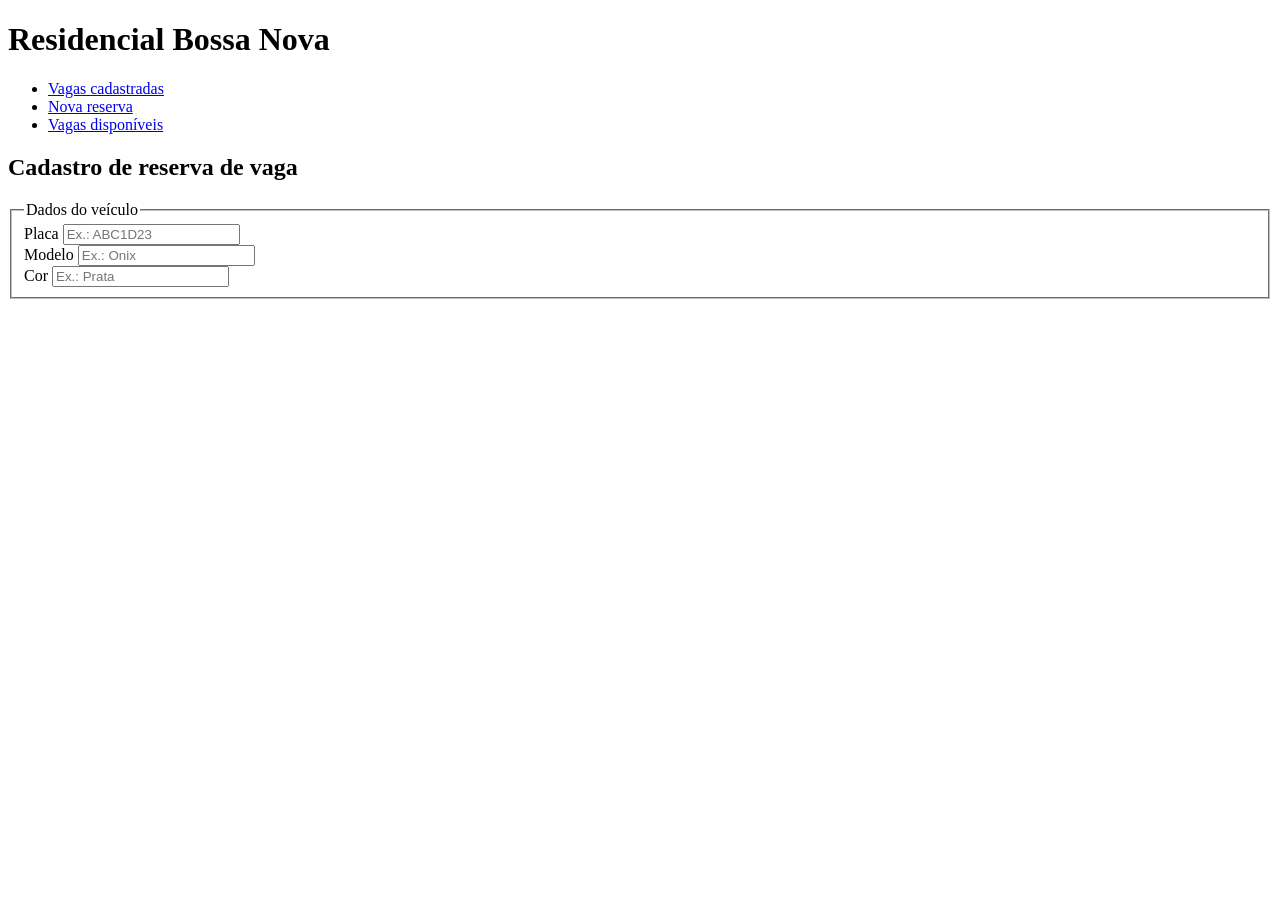
==== cadastro.html @ 024fea38 "Adiciona formulário com campos de dados do veículo" ====
<!DOCTYPE html>
<html lang="pt-br">
<head>
    <meta charset="UTF-8">
    <meta name="viewport" content="width=device-width, initial-scale=1.0">
    <title>Cadastro de Reserva | Estacionamento</title>
    <link rel="stylesheet" href="style.css">
</head>
<body> 
    <header>
        <h1>Residencial Bossa Nova</h1>
        <nav>
            <ul>
                <li><a href="index.html">Vagas cadastradas</a></li>
                <li><a href="cadastro.html">Nova reserva</a></li>
                <li><a href="disponiveis.html">Vagas disponíveis</a></li>
            </ul>
        </nav>
    </header>

    <main>
        <h2>Cadastro de reserva de vaga</h2>
        
        <form id="form-reserva">
            <fieldset>
                <legend>Dados do veículo</legend>

                <div class="campo">
                    <label for="placa">Placa</label>
                    <input type="text" id="placa" name="placa" placeholder="Ex.: ABC1D23" maxlength="7" required>
                </div>

                <div class="campo">
                    <label for="modelo">Modelo</label>
                    <input type="text" id="modelo" name="modelo" placeholder="Ex.: Onix" required>
                </div>

                <div class="campo">
                    <label for="cor">Cor</label>
                    <input type="text" id="cor" name="cor" placeholder="Ex.: Prata" required>
                </div>
            </fieldset>
        </form>
    </main>
</body>
</html>
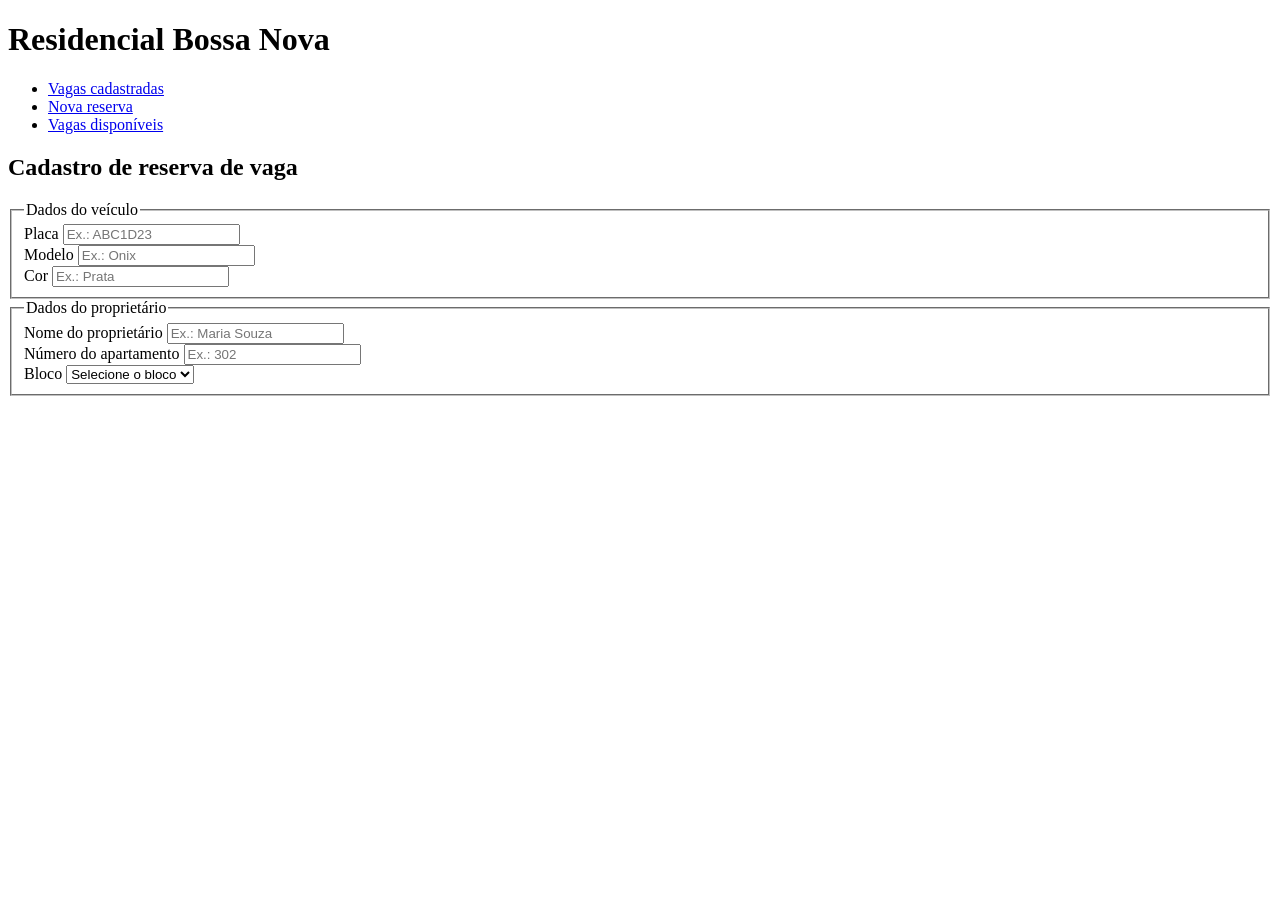
==== commit b179edf1: "Adiciona campos de dados do proprietário no formulário" ====
--- a/cadastro.html
+++ b/cadastro.html
@@ -39,6 +39,30 @@
                     <label for="cor">Cor</label>
                     <input type="text" id="cor" name="cor" placeholder="Ex.: Prata" required>
                 </div>
+                
+            </fieldset>
+                        <fieldset>
+                <legend>Dados do proprietário</legend>
+
+                <div class="campo">
+                    <label for="nome">Nome do proprietário</label>
+                    <input type="text" id="nome" name="nome" placeholder="Ex.: Maria Souza" required>
+                </div>
+
+                <div class="campo">
+                    <label for="apartamento">Número do apartamento</label>
+                    <input type="number" id="apartamento" name="apartamento" placeholder="Ex.: 302" min="1" required>
+                </div>
+
+                <div class="campo">
+                    <label for="bloco">Bloco</label>
+                    <select id="bloco" name="bloco" required>
+                        <option value="">Selecione o bloco</option>
+                        <option value="A">Bloco A</option>
+                        <option value="B">Bloco B</option>
+                        <option value="C">Bloco C</option>
+                    </select>
+                </div>
             </fieldset>
         </form>
     </main>
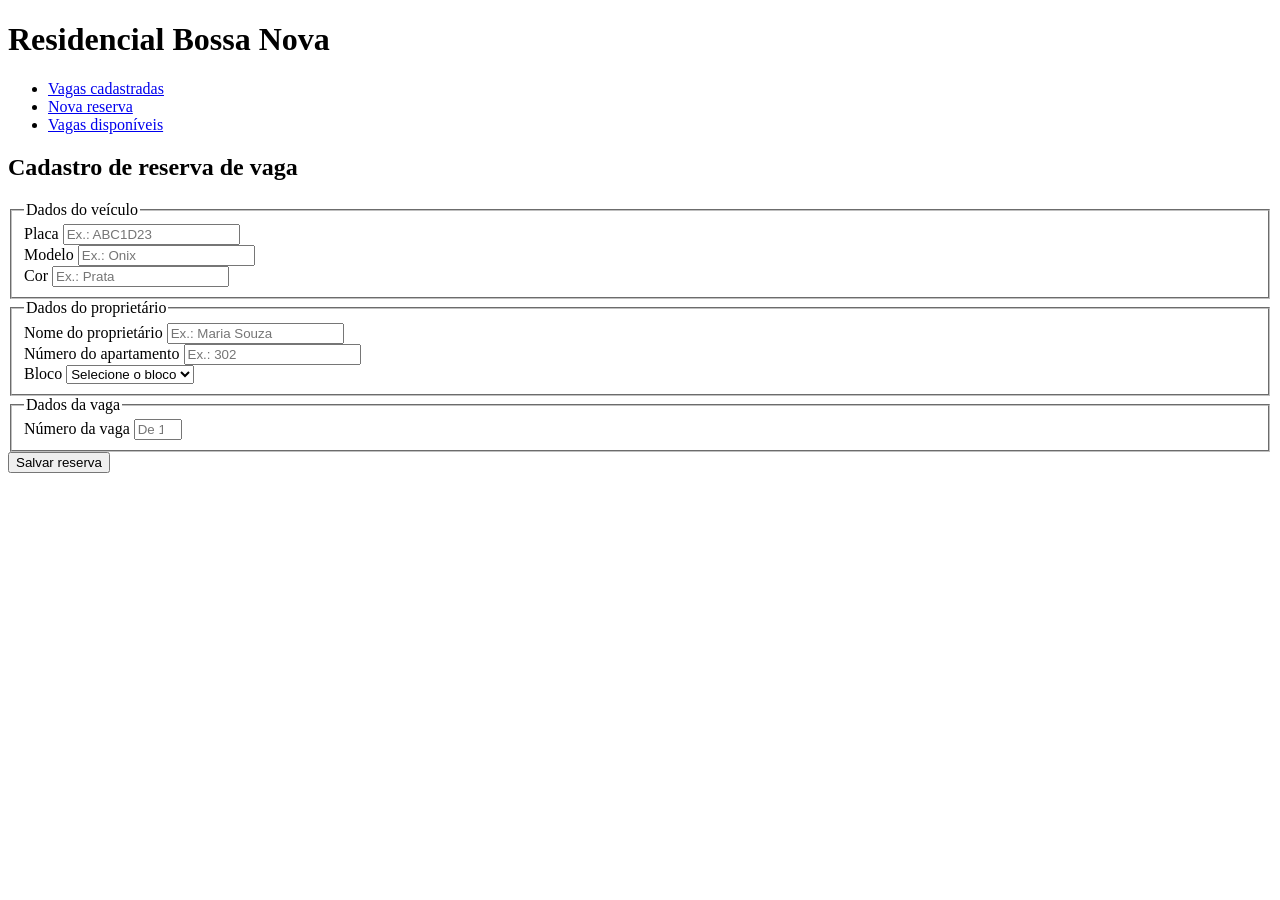
==== commit 6ea519c3: "Adiciona campo da vaga e botão de salvar no formulário" ====
--- a/cadastro.html
+++ b/cadastro.html
@@ -39,7 +39,7 @@
                     <label for="cor">Cor</label>
                     <input type="text" id="cor" name="cor" placeholder="Ex.: Prata" required>
                 </div>
-                
+
             </fieldset>
                         <fieldset>
                 <legend>Dados do proprietário</legend>
@@ -64,6 +64,17 @@
                     </select>
                 </div>
             </fieldset>
+
+                        <fieldset>
+                <legend>Dados da vaga</legend>
+
+                <div class="campo">
+                    <label for="vaga">Número da vaga</label>
+                    <input type="number" id="vaga" name="vaga" placeholder="De 1 a 20" min="1" max="20" required>
+                </div>
+            </fieldset>
+
+            <button type="submit">Salvar reserva</button>
         </form>
     </main>
 </body>
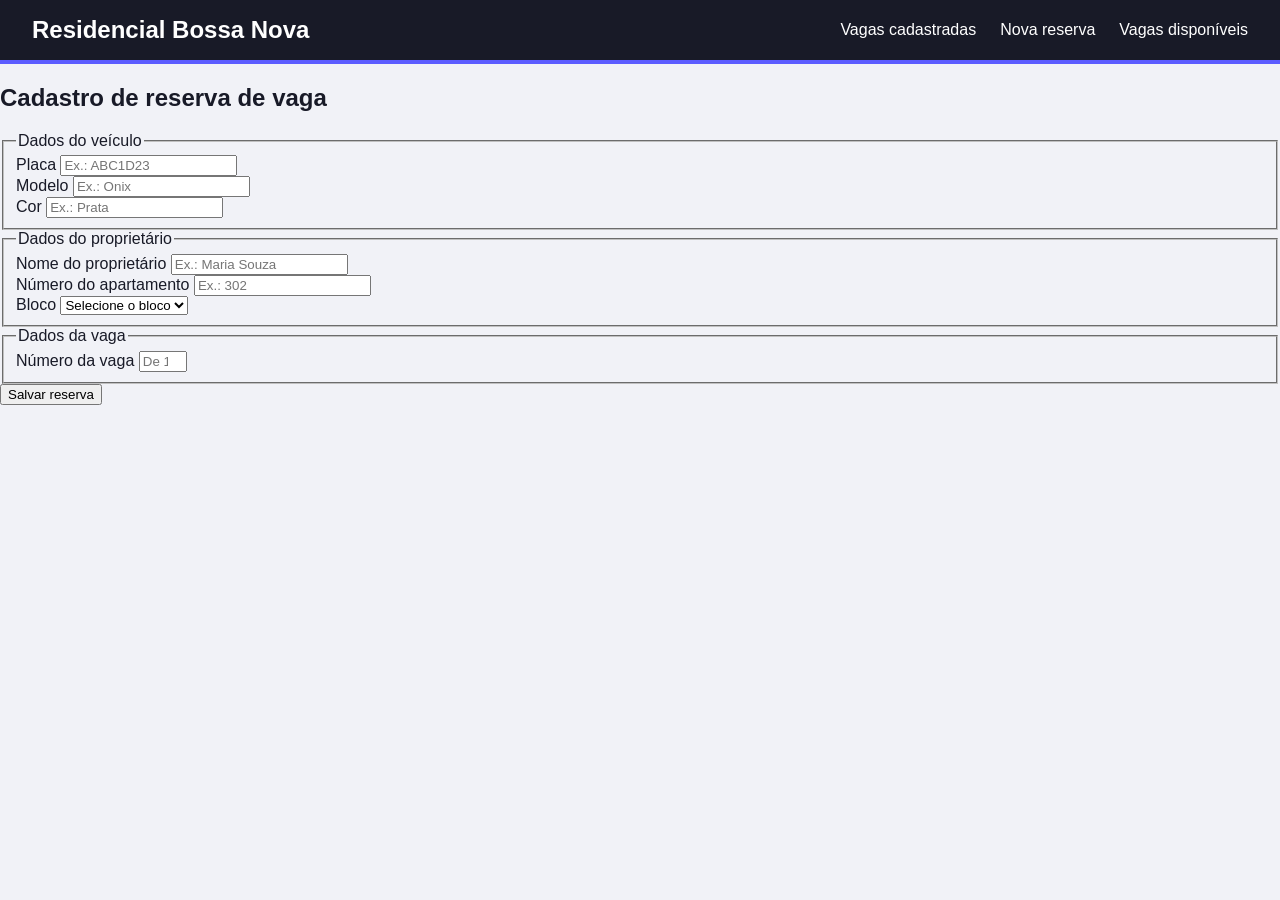
==== commit 5fdb5bf3: "Corrige caminho do arquivo CSS na página de cadastro" ====
--- a/cadastro.html
+++ b/cadastro.html
@@ -4,7 +4,7 @@
     <meta charset="UTF-8">
     <meta name="viewport" content="width=device-width, initial-scale=1.0">
     <title>Cadastro de Reserva | Estacionamento</title>
-    <link rel="stylesheet" href="style.css">
+    <link rel="stylesheet" href="css/style.css">
 </head>
 <body> 
     <header>
--- a/css/style.css
+++ b/css/style.css
@@ -0,0 +1,45 @@
+/* Estilos gerais */
+* {
+    box-sizing: border-box;
+}
+
+body {
+    margin: 0;
+    font-family: Arial, sans-serif;
+    background-color: #F1F2F7;
+    color: #181A27;
+}
+
+/* Cabeçalho */
+header {
+    background-color: #181A27;
+    color: #FFFFFF;
+    padding: 16px 32px;
+    border-bottom: 4px solid #5C5CFF;
+    display: flex;
+    justify-content: space-between;
+    align-items: center;
+}
+
+header h1 {
+    margin: 0;
+    font-size: 24px;
+}
+
+nav ul {
+    list-style-type: none;
+    margin: 0;
+    padding: 0;
+    display: flex;
+    gap: 24px;
+}
+
+nav a {
+    color: #FFFFFF;
+    text-decoration: none;
+}
+
+nav a:hover {
+    text-decoration: underline;
+    text-decoration-color: #5C5CFF;
+}
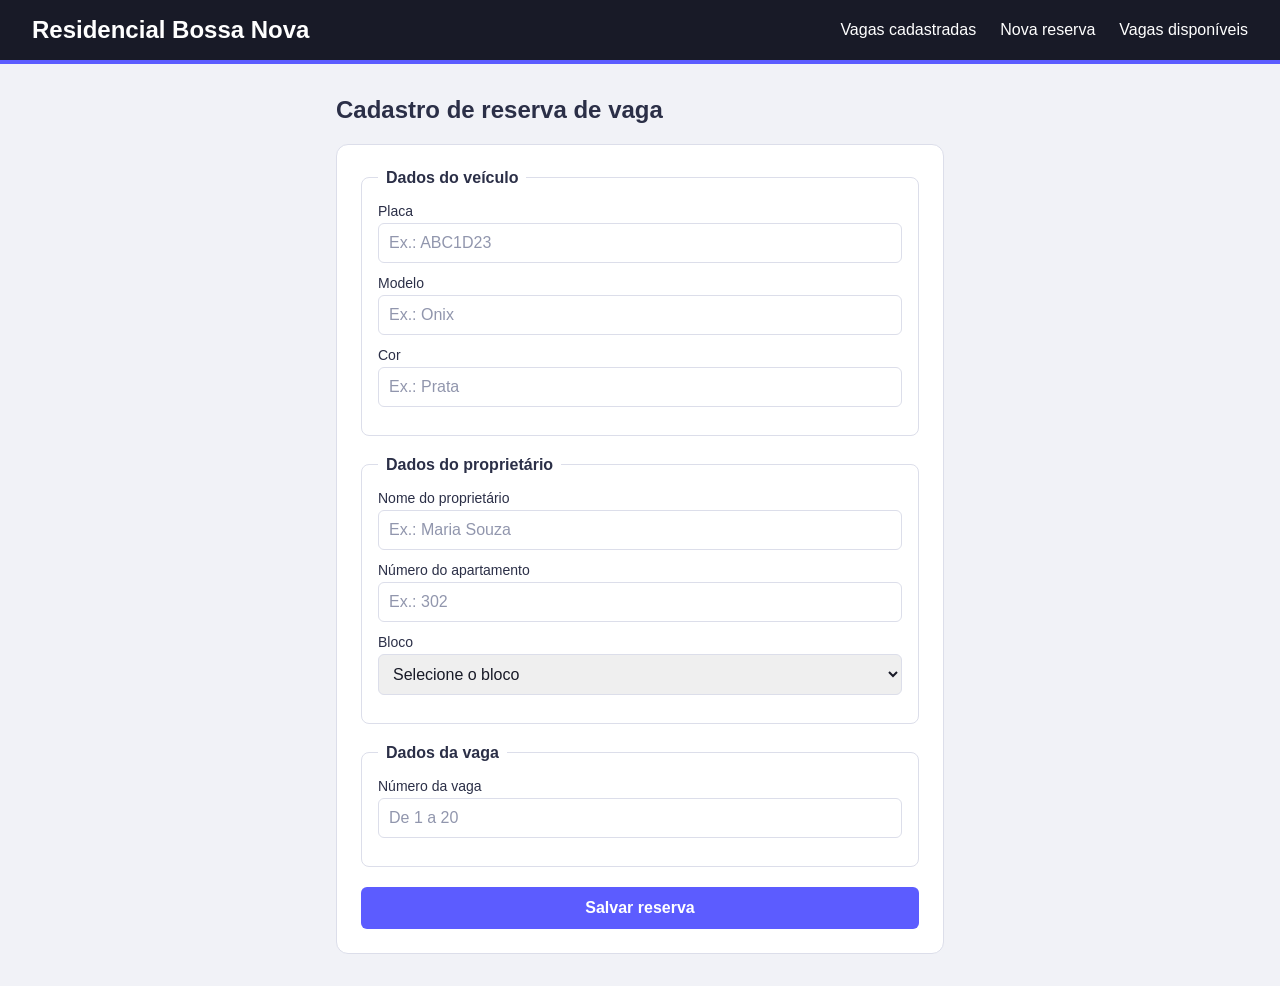
==== commit 0db039e5: "Adiciona estilo do botão de salvar com efeito de hover" ====
--- a/cadastro.html
+++ b/cadastro.html
@@ -74,7 +74,7 @@
                 </div>
             </fieldset>
 
-            <button type="submit">Salvar reserva</button>
+            <button type="submit" class="botao-principal">Salvar reserva</button>
         </form>
     </main>
 </body>
--- a/css/style.css
+++ b/css/style.css
@@ -42,4 +42,86 @@
 nav a:hover {
     text-decoration: underline;
     text-decoration-color: #5C5CFF;
+}
+
+/* Conteúdo principal e formulário */
+main {
+    max-width: 640px;
+    margin: 32px auto;
+    padding: 0 16px;
+}
+
+main h2 {
+    color: #2B2F47;
+}
+
+form {
+    background-color: #FFFFFF;
+    border: 1px solid #DCDEEA;
+    border-radius: 12px;
+    padding: 24px;
+}
+
+fieldset {
+    border: 1px solid #DCDEEA;
+    border-radius: 8px;
+    padding: 16px;
+    margin: 0 0 20px 0;
+}
+
+legend {
+    color: #2B2F47;
+    font-weight: bold;
+    padding: 0 8px;
+}
+
+.campo {
+    display: flex;
+    flex-direction: column;
+    margin-bottom: 12px;
+}
+
+.campo label {
+    color: #2B2F47;
+    font-size: 14px;
+    margin-bottom: 4px;
+}
+
+.campo input,
+.campo select {
+    padding: 10px;
+    border: 1px solid #DCDEEA;
+    border-radius: 6px;
+    font-family: inherit;
+    font-size: 16px;
+    color: #181A27;
+}
+
+.campo input::placeholder {
+    color: #9196AD;
+}
+
+.campo input:focus,
+.campo select:focus {
+    border-color: #5C5CFF;
+    outline: 2px solid #5C5CFF;
+}
+
+/* Botão principal */
+.botao-principal {
+    width: 100%;
+    padding: 12px;
+    background-color: #5C5CFF;
+    color: #FFFFFF;
+    border: none;
+    border-radius: 6px;
+    font-family: inherit;
+    font-size: 16px;
+    font-weight: bold;
+    cursor: pointer;
+    transition: background-color 0.3s ease;
+}
+
+.botao-principal:hover {
+    background-color: #2B2F47;
 }
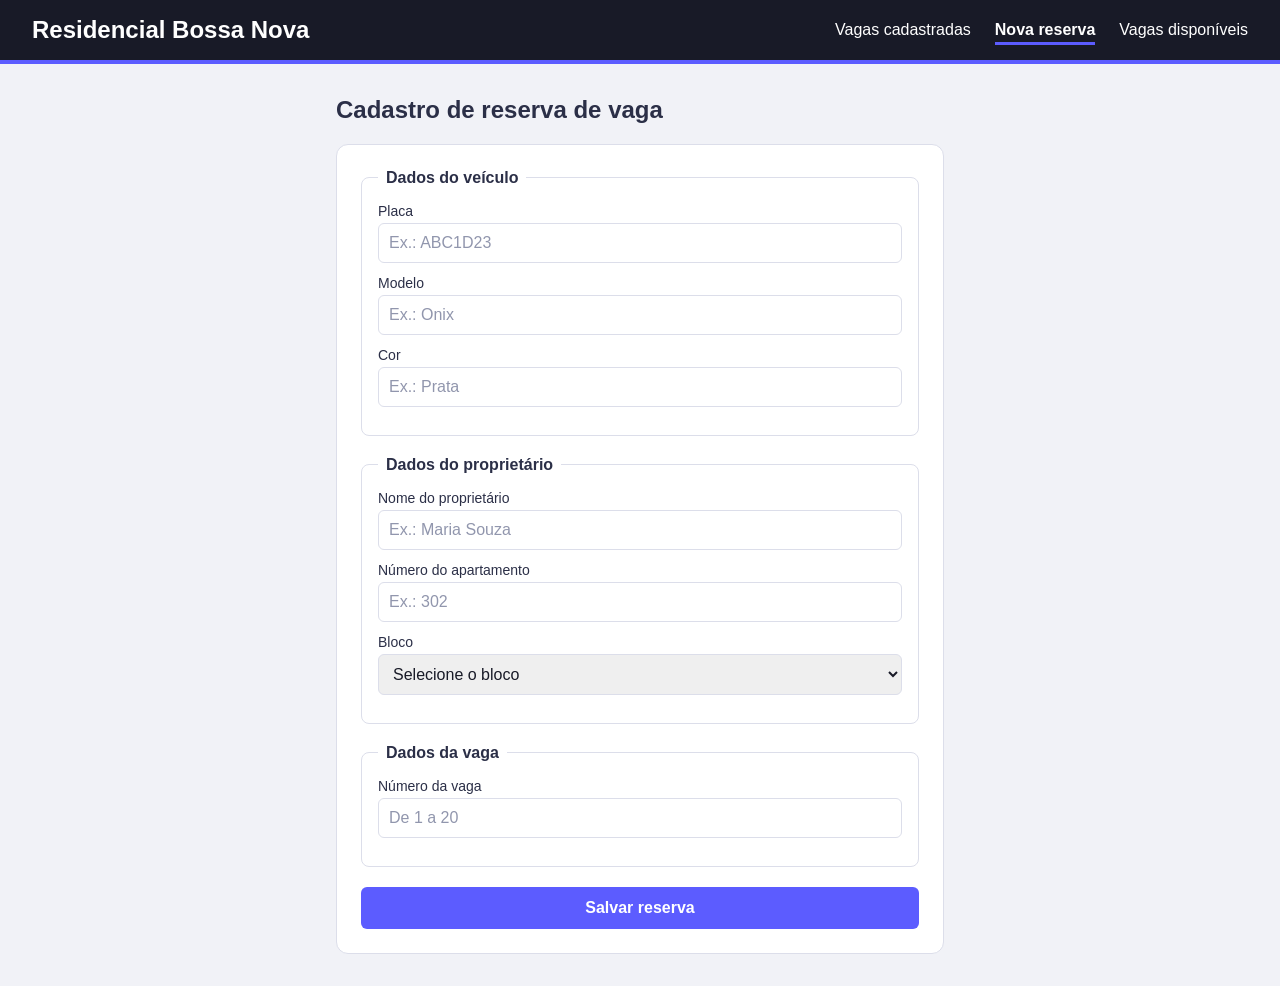
==== commit 144c4599: "Destaca no menu a página atual" ====
--- a/cadastro.html
+++ b/cadastro.html
@@ -12,7 +12,7 @@
         <nav>
             <ul>
                 <li><a href="index.html">Vagas cadastradas</a></li>
-                <li><a href="cadastro.html">Nova reserva</a></li>
+                <li><a href="cadastro.html" class="ativo">Nova reserva</a></li>
                 <li><a href="disponiveis.html">Vagas disponíveis</a></li>
             </ul>
         </nav>
@@ -77,5 +77,8 @@
             <button type="submit" class="botao-principal">Salvar reserva</button>
         </form>
     </main>
+    <script src="js/model/reservaModel.js"></script>
+    <script src="js/model/reservaModel.js"></script>
+    <script src="js/controller/cadastroController.js"></script>
 </body>
 </html>
--- a/css/style.css
+++ b/css/style.css
@@ -43,6 +43,12 @@
     text-decoration: underline;
     text-decoration-color: #5C5CFF;
 }
+
+   nav a.ativo {
+       font-weight: bold;
+       padding-bottom: 4px;
+       border-bottom: 3px solid #5C5CFF;
+   }
 
 /* Conteúdo principal e formulário */
 main {
@@ -124,4 +130,90 @@
 
 .botao-principal:hover {
     background-color: #2B2F47;
+}
+
+/* Tabela de vagas cadastradas */
+.conteudo-largo {
+    max-width: 1000px;
+}
+
+table {
+    width: 100%;
+    border-collapse: collapse;
+    background-color: #FFFFFF;
+    border: 1px solid #DCDEEA;
+}
+
+th,
+td {
+    padding: 12px;
+    text-align: left;
+    border-bottom: 1px solid #DCDEEA;
+}
+
+th {
+    background-color: #2B2F47;
+    color: #FFFFFF;
+    font-size: 14px;
+}
+
+tbody tr:hover {
+    background-color: #F1F2F7;
+}
+
+/* Botão de remover na tabela */
+.botao-remover {
+    padding: 6px 12px;
+    background-color: #FFFFFF;
+    color: #2B2F47;
+    border: 1px solid #DCDEEA;
+    border-radius: 6px;
+    font-family: inherit;
+    cursor: pointer;
+    transition: background-color 0.3s ease, color 0.3s ease;
+}
+
+.botao-remover:hover {
+    background-color: #2B2F47;
+    color: #FFFFFF;
+}
+
+/* Vagas disponíveis */
+.grade-vagas {
+    display: grid;
+    grid-template-columns: 1fr 1fr 1fr 1fr 1fr;
+    gap: 12px;
+}
+
+.cartao-vaga {
+    background-color: #FFFFFF;
+    border: 1px solid #DCDEEA;
+    border-top: 4px solid #5C5CFF;
+    border-radius: 8px;
+    padding: 16px 8px;
+    display: flex;
+    flex-direction: column;
+    align-items: center;
+    animation-name: fade-in;
+    animation-duration: 0.6s;
+}
+
+.cartao-vaga span {
+    color: #9196AD;
+    font-size: 12px;
+}
+
+.cartao-vaga strong {
+    color: #181A27;
+    font-size: 28px;
+}
+
+/* Animação de entrada dos cartões */
+@keyframes fade-in {
+    0% {
+        opacity: 0;
+    }
+    100% {
+        opacity: 1;
+    }
 }
